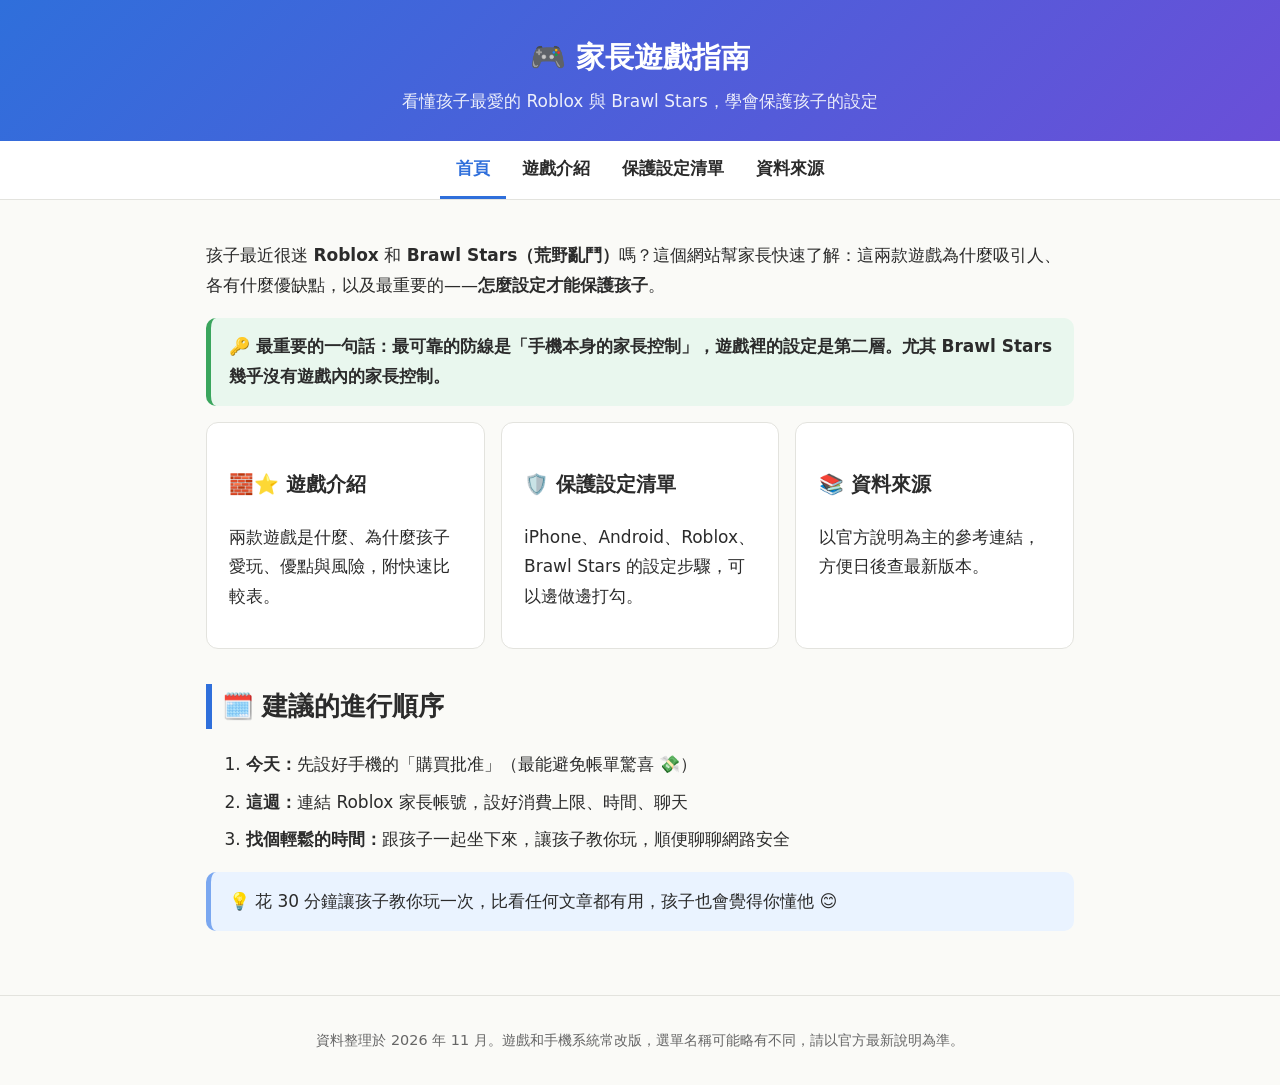
==== index.html @ f7b409a0 "Add parent guide site for Roblox and Brawl Stars" ====
<!DOCTYPE html>
<html lang="zh-Hant-TW">
<head>
  <meta charset="UTF-8">
  <meta name="viewport" content="width=device-width, initial-scale=1.0">
  <title>家長遊戲指南：Roblox 與 Brawl Stars</title>
  <meta name="description" content="給家長的 Roblox 與 Brawl Stars 入門指南：為什麼孩子愛玩、優缺點，以及保護孩子的設定清單。">
  <link rel="stylesheet" href="style.css">
</head>
<body>
  <header>
    <h1>🎮 家長遊戲指南</h1>
    <p>看懂孩子最愛的 Roblox 與 Brawl Stars，學會保護孩子的設定</p>
  </header>
  <nav>
    <ul>
      <li><a href="index.html" aria-current="page">首頁</a></li>
      <li><a href="games.html">遊戲介紹</a></li>
      <li><a href="settings.html">保護設定清單</a></li>
      <li><a href="sources.html">資料來源</a></li>
    </ul>
  </nav>
  <main>
    <p>孩子最近很迷 <strong>Roblox</strong> 和 <strong>Brawl Stars（荒野亂鬥）</strong>嗎？這個網站幫家長快速了解：這兩款遊戲為什麼吸引人、各有什麼優缺點，以及最重要的——<strong>怎麼設定才能保護孩子</strong>。</p>

    <div class="key">🔑 最重要的一句話：最可靠的防線是「手機本身的家長控制」，遊戲裡的設定是第二層。尤其 Brawl Stars 幾乎沒有遊戲內的家長控制。</div>

    <div class="grid">
      <a class="card" href="games.html">
        <h3>🧱⭐ 遊戲介紹</h3>
        <p>兩款遊戲是什麼、為什麼孩子愛玩、優點與風險，附快速比較表。</p>
      </a>
      <a class="card" href="settings.html">
        <h3>🛡️ 保護設定清單</h3>
        <p>iPhone、Android、Roblox、Brawl Stars 的設定步驟，可以邊做邊打勾。</p>
      </a>
      <a class="card" href="sources.html">
        <h3>📚 資料來源</h3>
        <p>以官方說明為主的參考連結，方便日後查最新版本。</p>
      </a>
    </div>

    <h2>🗓️ 建議的進行順序</h2>
    <ol class="steps">
      <li><strong>今天：</strong>先設好手機的「購買批准」（最能避免帳單驚喜 💸）</li>
      <li><strong>這週：</strong>連結 Roblox 家長帳號，設好消費上限、時間、聊天</li>
      <li><strong>找個輕鬆的時間：</strong>跟孩子一起坐下來，讓孩子教你玩，順便聊聊網路安全</li>
    </ol>

    <div class="tip">💡 花 30 分鐘讓孩子教你玩一次，比看任何文章都有用，孩子也會覺得你懂他 😊</div>
  </main>
  <footer>
    資料整理於 2026 年 11 月。遊戲和手機系統常改版，選單名稱可能略有不同，請以官方最新說明為準。
  </footer>
</body>
</html>
---- style.css ----
:root {
  --bg: #fafaf7;
  --card: #ffffff;
  --text: #2b2b2b;
  --muted: #666;
  --accent: #2f6fdb;
  --roblox: #e2231a;
  --brawl: #f5a623;
  --warn-bg: #fff6e5;
  --warn-border: #f0b44c;
  --tip-bg: #eaf3ff;
  --tip-border: #7aa7f0;
  --border: #e3e3de;
}

* { box-sizing: border-box; }

body {
  margin: 0;
  font-family: "Noto Sans TC", "Microsoft JhengHei", "PingFang TC", system-ui, sans-serif;
  background: var(--bg);
  color: var(--text);
  line-height: 1.75;
  font-size: 17px;
}

header {
  background: linear-gradient(135deg, #2f6fdb, #6a4fd8);
  color: #fff;
  padding: 2rem 1rem 1.5rem;
  text-align: center;
}
header h1 { margin: 0 0 .3rem; font-size: 1.8rem; }
header p { margin: 0; opacity: .9; }

nav {
  background: #fff;
  border-bottom: 1px solid var(--border);
  position: sticky;
  top: 0;
  z-index: 10;
}
nav ul {
  list-style: none;
  margin: 0 auto;
  padding: 0 .5rem;
  max-width: 900px;
  display: flex;
  flex-wrap: wrap;
  justify-content: center;
}
nav a {
  display: block;
  padding: .8rem 1rem;
  color: var(--text);
  text-decoration: none;
  font-weight: 600;
}
nav a:hover { color: var(--accent); }
nav a[aria-current="page"] { color: var(--accent); border-bottom: 3px solid var(--accent); }

main { max-width: 900px; margin: 0 auto; padding: 1.5rem 1rem 3rem; }

h2 { margin-top: 2.2rem; border-left: 6px solid var(--accent); padding-left: .6rem; }
h3 { margin-top: 1.6rem; }

.card {
  background: var(--card);
  border: 1px solid var(--border);
  border-radius: 12px;
  padding: 1.2rem 1.4rem;
  margin: 1rem 0;
}
.card.roblox { border-top: 5px solid var(--roblox); }
.card.brawl { border-top: 5px solid var(--brawl); }

.grid { display: grid; grid-template-columns: repeat(auto-fit, minmax(240px, 1fr)); gap: 1rem; }
.grid .card { margin: 0; }
.grid a.card { color: inherit; text-decoration: none; transition: transform .15s, box-shadow .15s; }
.grid a.card:hover { transform: translateY(-3px); box-shadow: 0 6px 18px rgba(0,0,0,.08); }

.warn, .tip, .key {
  border-radius: 10px;
  padding: .9rem 1.1rem;
  margin: 1rem 0;
}
.warn { background: var(--warn-bg); border-left: 5px solid var(--warn-border); }
.tip { background: var(--tip-bg); border-left: 5px solid var(--tip-border); }
.key { background: #e9f7ee; border-left: 5px solid #3aa55d; font-weight: 600; }

table { width: 100%; border-collapse: collapse; background: #fff; margin: 1rem 0; }
th, td { border: 1px solid var(--border); padding: .6rem .8rem; text-align: left; vertical-align: top; }
th { background: #f2f2ee; }

code { background: #f0f0ec; padding: .1rem .4rem; border-radius: 4px; font-size: .92em; }

ul.checklist { list-style: none; padding-left: 0; }
ul.checklist li { margin: .7rem 0; }
ul.checklist label { display: flex; gap: .6rem; align-items: flex-start; cursor: pointer; }
ul.checklist input { margin-top: .45rem; transform: scale(1.3); flex-shrink: 0; }
ul.checklist input:checked + span { color: var(--muted); text-decoration: line-through; }

.progress { font-weight: 600; color: var(--accent); }
button.reset {
  background: none; border: 1px solid var(--border); border-radius: 6px;
  padding: .3rem .8rem; cursor: pointer; font: inherit; font-size: .9rem;
}

ol.steps li { margin: .5rem 0; }

footer {
  text-align: center;
  color: var(--muted);
  font-size: .9rem;
  padding: 2rem 1rem;
  border-top: 1px solid var(--border);
}

@media print {
  nav, button.reset { display: none; }
  header { background: none; color: var(--text); }
}
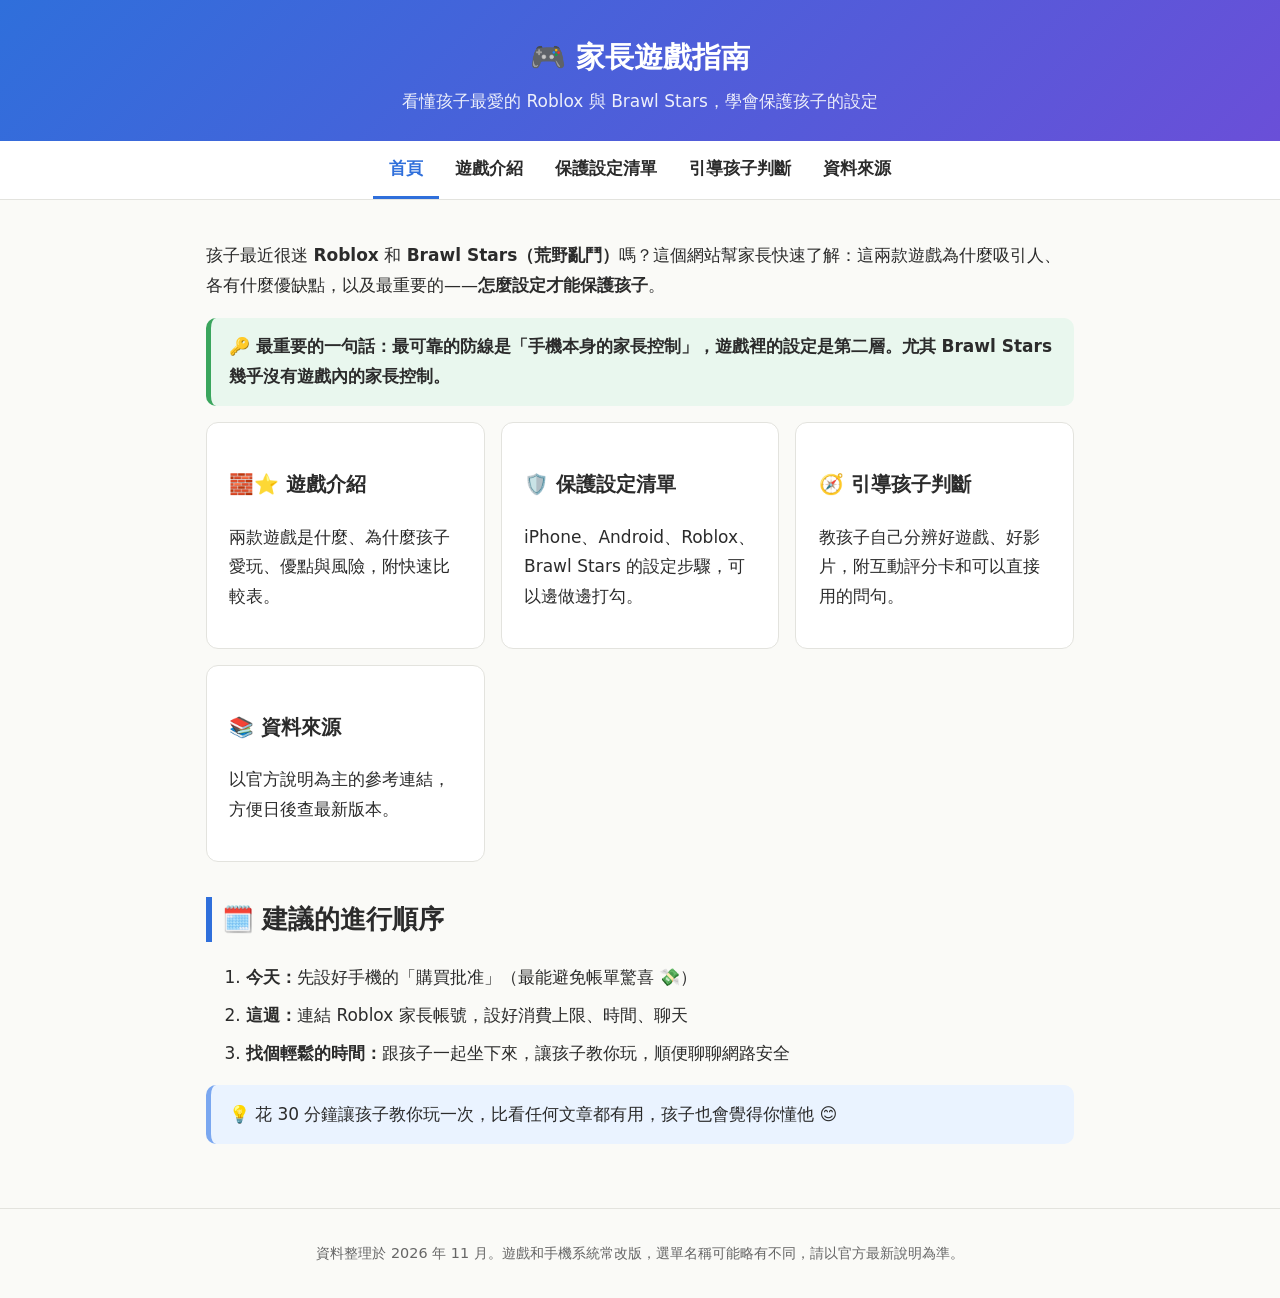
==== commit 10e63ab1: "Add guide page on helping kids judge games and videos" ====
--- a/index.html
+++ b/index.html
@@ -5,6 +5,7 @@
   <meta name="viewport" content="width=device-width, initial-scale=1.0">
   <title>家長遊戲指南：Roblox 與 Brawl Stars</title>
   <meta name="description" content="給家長的 Roblox 與 Brawl Stars 入門指南：為什麼孩子愛玩、優缺點，以及保護孩子的設定清單。">
+  <link rel="icon" type="image/svg+xml" href="favicon.svg">
   <link rel="stylesheet" href="style.css">
 </head>
 <body>
@@ -17,6 +18,7 @@
       <li><a href="index.html" aria-current="page">首頁</a></li>
       <li><a href="games.html">遊戲介紹</a></li>
       <li><a href="settings.html">保護設定清單</a></li>
+      <li><a href="guide.html">引導孩子判斷</a></li>
       <li><a href="sources.html">資料來源</a></li>
     </ul>
   </nav>
@@ -33,6 +35,10 @@
       <a class="card" href="settings.html">
         <h3>🛡️ 保護設定清單</h3>
         <p>iPhone、Android、Roblox、Brawl Stars 的設定步驟，可以邊做邊打勾。</p>
+      </a>
+      <a class="card" href="guide.html">
+        <h3>🧭 引導孩子判斷</h3>
+        <p>教孩子自己分辨好遊戲、好影片，附互動評分卡和可以直接用的問句。</p>
       </a>
       <a class="card" href="sources.html">
         <h3>📚 資料來源</h3>
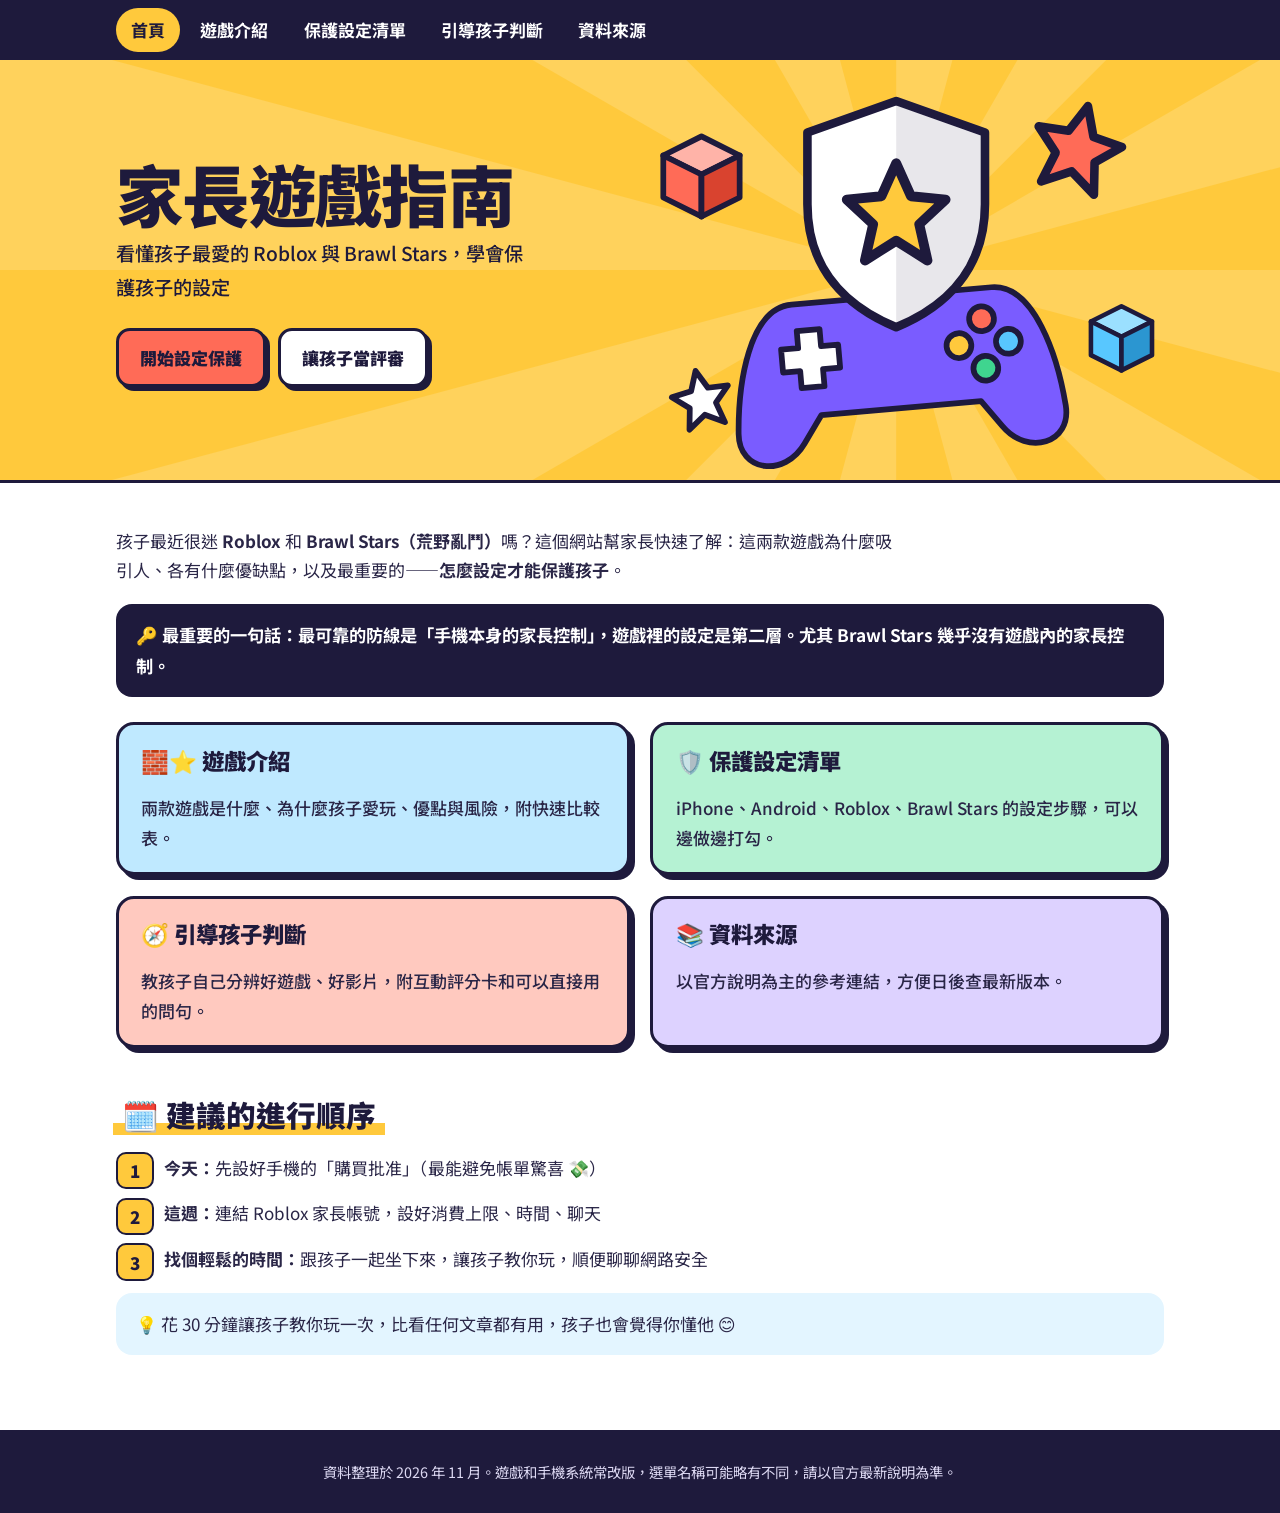
==== commit e270e655: "Redesign site and reorder guide page Co-Authored-By: Claude Opus 5.5 <noreply@anthropic.com>" ====
--- a/index.html
+++ b/index.html
@@ -6,13 +6,12 @@
   <title>家長遊戲指南：Roblox 與 Brawl Stars</title>
   <meta name="description" content="給家長的 Roblox 與 Brawl Stars 入門指南：為什麼孩子愛玩、優缺點，以及保護孩子的設定清單。">
   <link rel="icon" type="image/svg+xml" href="favicon.svg">
+  <link rel="preconnect" href="https://fonts.googleapis.com">
+  <link rel="preconnect" href="https://fonts.gstatic.com" crossorigin>
+  <link rel="stylesheet" href="https://fonts.googleapis.com/css2?family=Noto+Sans+TC:wght@400;500;700;900&display=swap">
   <link rel="stylesheet" href="style.css">
 </head>
-<body>
-  <header>
-    <h1>🎮 家長遊戲指南</h1>
-    <p>看懂孩子最愛的 Roblox 與 Brawl Stars，學會保護孩子的設定</p>
-  </header>
+<body class="home">
   <nav>
     <ul>
       <li><a href="index.html" aria-current="page">首頁</a></li>
@@ -22,6 +21,16 @@
       <li><a href="sources.html">資料來源</a></li>
     </ul>
   </nav>
+  <header>
+    <div class="hero">
+      <div>
+        <h1>家長遊戲指南</h1>
+        <p>看懂孩子最愛的 Roblox 與 Brawl Stars，學會保護孩子的設定</p>
+        <div class="cta"><a class="btn main" href="settings.html">開始設定保護</a><a class="btn" href="guide.html">讓孩子當評審</a></div>
+      </div>
+      <svg viewBox="0 0 560 440" aria-hidden="true"><path d="M280 220L1780 220L1729 608ZM280 220L1579 970L1341 1281ZM280 220L1030 1519L668 1669ZM280 220L280 1720L-108 1669ZM280 220L-470 1519L-781 1281ZM280 220L-1019 970L-1169 608ZM280 220L-1220 220L-1169 -168ZM280 220L-1019 -530L-781 -841ZM280 220L-470 -1079L-108 -1229ZM280 220L280 -1280L668 -1229ZM280 220L1030 -1079L1341 -841ZM280 220L1579 -530L1729 -168Z" fill="#ffd25c"/><g transform="translate(76 120)"><path d="M0-40 L40-20 0 0 -40-20Z" fill="#ffb3a8" stroke="#1e1a3c" stroke-width="6" stroke-linejoin="round" stroke-linecap="round"/><path d="M-40-20 L0 0 V44 L-40 24Z" fill="#ff6b57" stroke="#1e1a3c" stroke-width="6" stroke-linejoin="round" stroke-linecap="round"/><path d="M40-20 L0 0 V44 L40 24Z" fill="#d9432f" stroke="#1e1a3c" stroke-width="6" stroke-linejoin="round" stroke-linecap="round"/></g><g transform="translate(516 290) scale(.8)"><path d="M0-40 L40-20 0 0 -40-20Z" fill="#9be0ff" stroke="#1e1a3c" stroke-width="6" stroke-linejoin="round" stroke-linecap="round"/><path d="M-40-20 L0 0 V44 L-40 24Z" fill="#58c7ff" stroke="#1e1a3c" stroke-width="6" stroke-linejoin="round" stroke-linecap="round"/><path d="M40-20 L0 0 V44 L40 24Z" fill="#2b96d1" stroke="#1e1a3c" stroke-width="6" stroke-linejoin="round" stroke-linecap="round"/></g><path d="M0-30 L9-10 30-8 14 7 19 29 0 17 -19 29 -14 7 -30-8 -9-10Z" transform="translate(470 92) rotate(14) scale(1.5)" fill="#ff6b57" stroke="#1e1a3c" stroke-width="6" stroke-linejoin="round" stroke-linecap="round"/><path d="M0-30 L9-10 30-8 14 7 19 29 0 17 -19 29 -14 7 -30-8 -9-10Z" transform="translate(76 355) rotate(-12)" fill="#fff" stroke="#1e1a3c" stroke-width="6" stroke-linejoin="round" stroke-linecap="round"/><g transform="translate(280 305) rotate(-5)"><path d="M-105-58 H105 C150-58 168 20 172 72 C175 112 128 122 104 88 L84 60 H-84 L-104 88 C-128 122 -175 112 -172 72 C-168 20 -150-58 -105-58Z" fill="#7a5cff" stroke="#1e1a3c" stroke-width="6" stroke-linejoin="round" stroke-linecap="round"/><path d="M-120-12 h18v-18h24v18h18v24h-18v18h-24v-18h-18Z" fill="#fff" stroke="#1e1a3c" stroke-width="6" stroke-linejoin="round" stroke-linecap="round"/><circle cx="92" cy="-26" r="13" fill="#ff6b57" stroke="#1e1a3c" stroke-width="6" stroke-linejoin="round" stroke-linecap="round"/><circle cx="92" cy="26" r="13" fill="#3fd58f" stroke="#1e1a3c" stroke-width="6" stroke-linejoin="round" stroke-linecap="round"/><circle cx="66" cy="0" r="13" fill="#ffc93c" stroke="#1e1a3c" stroke-width="6" stroke-linejoin="round" stroke-linecap="round"/><circle cx="118" cy="0" r="13" fill="#58c7ff" stroke="#1e1a3c" stroke-width="6" stroke-linejoin="round" stroke-linecap="round"/></g><g class="float"><g transform="translate(280 160) scale(1.5)"><path d="M0-78 L62-56 V-6 C62 40 34 66 0 80 C-34 66 -62 40 -62-6 V-56Z" fill="#fff" stroke="#1e1a3c" stroke-width="6" stroke-linejoin="round" stroke-linecap="round"/><path d="M0-75 L59-54 V-6 C59 38 33 63 0 77Z" fill="#1e1a3c" opacity=".1"/><path d="M0-30 L9-10 30-8 14 7 19 29 0 17 -19 29 -14 7 -30-8 -9-10Z" transform="scale(1.15)" fill="#ffc93c" stroke="#1e1a3c" stroke-width="6" stroke-linejoin="round" stroke-linecap="round"/></g></g></svg>
+    </div>
+  </header>
   <main>
     <p>孩子最近很迷 <strong>Roblox</strong> 和 <strong>Brawl Stars（荒野亂鬥）</strong>嗎？這個網站幫家長快速了解：這兩款遊戲為什麼吸引人、各有什麼優缺點，以及最重要的——<strong>怎麼設定才能保護孩子</strong>。</p>
 
--- a/style.css
+++ b/style.css
@@ -1,20 +1,25 @@
+/* IDEA 桌遊盒／貼紙風：粗黑線、實色塊、硬陰影；每頁一個主色 */
 :root {
-  --bg: #fafaf7;
-  --card: #ffffff;
-  --text: #2b2b2b;
-  --muted: #666;
-  --accent: #2f6fdb;
-  --roblox: #e2231a;
-  --brawl: #f5a623;
-  --warn-bg: #fff6e5;
-  --warn-border: #f0b44c;
-  --tip-bg: #eaf3ff;
-  --tip-border: #7aa7f0;
-  --border: #e3e3de;
+  color-scheme: light;
+  --ink: #1e1a3c;
+  --text: #2a2647;
+  --muted: #625e7c;
+  --bg: #fff;
+  --page: #ffc93c;
+  --tint: #fff4d1;
+  --yellow: #ffc93c;
+  --coral: #ff6b57;
+  --green: #3fd58f;
+  --line: #d9d6e6;
+  --tip-bg: #e3f5ff;
+  --edge: 3px solid var(--ink);
 }
+body.p-games { --page: #58c7ff; --tint: #e3f5ff; }
+body.p-settings { --page: #3fd58f; --tint: #dff8ec; }
+body.p-guide { --page: #ff8f7d; --tint: #ffece8; }
+body.p-sources { --page: #b7a4ff; --tint: #f0ebff; }
 
-* { box-sizing: border-box; }
-
+* { box-sizing: border-box; min-width: 0; }
 body {
   margin: 0;
   font-family: "Noto Sans TC", "Microsoft JhengHei", "PingFang TC", system-ui, sans-serif;
@@ -22,101 +27,112 @@
   color: var(--text);
   line-height: 1.75;
   font-size: 17px;
+  overflow-x: clip;
 }
+a { color: #3a2bb8; font-weight: 500; text-underline-offset: 3px; }
+:focus-visible { outline: 3px solid #3a2bb8; outline-offset: 3px; }
 
-header {
-  background: linear-gradient(135deg, #2f6fdb, #6a4fd8);
-  color: #fff;
-  padding: 2rem 1rem 1.5rem;
-  text-align: center;
-}
-header h1 { margin: 0 0 .3rem; font-size: 1.8rem; }
-header p { margin: 0; opacity: .9; }
+/* 導覽 */
+nav { background: var(--ink); position: sticky; top: 0; z-index: 10; }
+nav ul { list-style: none; margin: 0 auto; padding: .5rem 1rem; max-width: 1080px; display: flex; gap: .3rem; }
+nav a { display: block; padding: .45rem .95rem; color: #fff; text-decoration: none; font-weight: 700; border-radius: 999px; white-space: nowrap; }
+nav a:hover { background: #3a3563; }
+nav a[aria-current="page"] { background: var(--page); color: var(--ink); }
+nav a:focus-visible { outline-color: #fff; }
 
-nav {
-  background: #fff;
-  border-bottom: 1px solid var(--border);
-  position: sticky;
-  top: 0;
-  z-index: 10;
-}
-nav ul {
-  list-style: none;
-  margin: 0 auto;
-  padding: 0 .5rem;
-  max-width: 900px;
-  display: flex;
-  flex-wrap: wrap;
-  justify-content: center;
-}
-nav a {
-  display: block;
-  padding: .8rem 1rem;
-  color: var(--text);
-  text-decoration: none;
-  font-weight: 600;
-}
-nav a:hover { color: var(--accent); }
-nav a[aria-current="page"] { color: var(--accent); border-bottom: 3px solid var(--accent); }
+/* 頁首 */
+header { background: var(--page); color: var(--ink); border-bottom: var(--edge); overflow: hidden; }
+.hero { max-width: 1080px; margin: 0 auto; padding: 0 1rem; display: grid; grid-template-columns: minmax(0, 1fr) 210px; align-items: center; gap: 1.5rem; }
+.hero > div { padding: 1.4rem 0; }
+.hero h1 { margin: 0 0 .4rem; font-size: clamp(2.1rem, 5vw, 3.1rem); font-weight: 900; line-height: 1.15; letter-spacing: -.01em; }
+.hero p { margin: 0; font-size: 1.08rem; font-weight: 500; }
+.hero svg { display: block; width: 100%; height: 160px; }
+.home .hero { grid-template-columns: minmax(0, 1fr) minmax(0, 1.1fr); }
+.home .hero > div { padding: 2.6rem 0; position: relative; }
+.home .hero h1 { font-size: clamp(2.6rem, 5.6vw, 4.2rem); }
+.home .hero p { font-size: 1.2rem; max-width: 22em; }
+.home .hero svg { height: 420px; overflow: visible; }
+.cta { display: flex; flex-wrap: wrap; gap: .8rem; margin-top: 1.5rem; }
+.btn { display: inline-block; padding: .7rem 1.3rem; border: var(--edge); border-radius: 14px; background: #fff; color: var(--ink); font-weight: 900; text-decoration: none; box-shadow: 4px 4px 0 var(--ink); transition: transform .12s, box-shadow .12s; }
+.btn.main { background: var(--coral); }
+.btn:hover { transform: translate(2px, 2px); box-shadow: 2px 2px 0 var(--ink); }
+.float { animation: bob 4s ease-in-out infinite; }
+@keyframes bob { 50% { transform: translateY(-9px); } }
 
-main { max-width: 900px; margin: 0 auto; padding: 1.5rem 1rem 3rem; }
+main { max-width: 1080px; margin: 0 auto; padding: 1.6rem 1rem 3.5rem; }
+main > p, main > ul, main > ol { max-width: 46em; }
 
-h2 { margin-top: 2.2rem; border-left: 6px solid var(--accent); padding-left: .6rem; }
-h3 { margin-top: 1.6rem; }
+h2 { margin: 3rem 0 1rem; font-size: clamp(1.45rem, 3vw, 1.85rem); font-weight: 900; line-height: 1.3; color: var(--ink); }
+main > h2 { background: linear-gradient(var(--page), var(--page)) left bottom / 100% .42em no-repeat; width: fit-content; padding: 0 .3em .05em; margin-left: -.1em; }
+h3 { margin: 1.6rem 0 .5rem; font-weight: 900; font-size: 1.15rem; line-height: 1.4; color: var(--ink); }
 
-.card {
-  background: var(--card);
-  border: 1px solid var(--border);
-  border-radius: 12px;
-  padding: 1.2rem 1.4rem;
-  margin: 1rem 0;
-}
-.card.roblox { border-top: 5px solid var(--roblox); }
-.card.brawl { border-top: 5px solid var(--brawl); }
+.card { background: #fff; border: var(--edge); border-radius: 18px; padding: 1.2rem 1.4rem; margin: 1rem 0; box-shadow: 5px 5px 0 var(--ink); }
+.card > h3:first-child { margin-top: 0; }
+.card > p:last-child { margin-bottom: 0; }
+.card.roblox { background: #fff1ef; }
+.card.brawl { background: #fff6dc; }
 
-.grid { display: grid; grid-template-columns: repeat(auto-fit, minmax(240px, 1fr)); gap: 1rem; }
+.grid { display: grid; grid-template-columns: repeat(2, minmax(0, 1fr)); gap: 1.3rem; }
 .grid .card { margin: 0; }
-.grid a.card { color: inherit; text-decoration: none; transition: transform .15s, box-shadow .15s; }
-.grid a.card:hover { transform: translateY(-3px); box-shadow: 0 6px 18px rgba(0,0,0,.08); }
+.grid .card:nth-child(4n+1) { background: #bfe9ff; }
+.grid .card:nth-child(4n+2) { background: #b5f2d3; }
+.grid .card:nth-child(4n+3) { background: #ffc9bf; }
+.grid .card:nth-child(4n) { background: #ddd2ff; }
+.grid a.card { color: inherit; text-decoration: none; transition: transform .12s, box-shadow .12s; }
+.grid a.card:hover { transform: translate(3px, 3px); box-shadow: 2px 2px 0 var(--ink); }
+.grid a.card h3 { font-size: 1.4rem; }
 
-.warn, .tip, .key {
-  border-radius: 10px;
-  padding: .9rem 1.1rem;
-  margin: 1rem 0;
-}
-.warn { background: var(--warn-bg); border-left: 5px solid var(--warn-border); }
-.tip { background: var(--tip-bg); border-left: 5px solid var(--tip-border); }
-.key { background: #e9f7ee; border-left: 5px solid #3aa55d; font-weight: 600; }
+.warn, .tip, .key { border-radius: 16px; padding: 1rem 1.25rem; margin: 1.2rem 0; }
+.warn { background: #ffe9a8; }
+.tip { background: var(--tip-bg); }
+.key { background: var(--ink); color: #fff; font-weight: 700; font-size: 1.08rem; }
+.key strong { color: var(--yellow); }
+.grid + .key, .key + .grid { margin-top: 1.6rem; }
 
-table { width: 100%; border-collapse: collapse; background: #fff; margin: 1rem 0; }
-th, td { border: 1px solid var(--border); padding: .6rem .8rem; text-align: left; vertical-align: top; }
-th { background: #f2f2ee; }
+table { width: 100%; border-collapse: separate; border-spacing: 0; background: #fff; margin: 1rem 0; border: var(--edge); border-radius: 16px; overflow: hidden; }
+th, td { border-bottom: 1px solid var(--line); padding: .7rem .9rem; text-align: left; vertical-align: top; }
+tr:last-child td { border-bottom: 0; }
+td:first-child { font-weight: 700; }
+th { background: var(--page); color: var(--ink); font-weight: 900; border-bottom: var(--edge); }
 
-code { background: #f0f0ec; padding: .1rem .4rem; border-radius: 4px; font-size: .92em; }
+code { background: var(--tint); padding: .1rem .4rem; border-radius: 6px; font-size: .92em; overflow-wrap: anywhere; }
 
-ul.checklist { list-style: none; padding-left: 0; }
-ul.checklist li { margin: .7rem 0; }
-ul.checklist label { display: flex; gap: .6rem; align-items: flex-start; cursor: pointer; }
-ul.checklist input { margin-top: .45rem; transform: scale(1.3); flex-shrink: 0; }
+ul.checklist { list-style: none; padding-left: 0; max-width: none; }
+ul.checklist li { margin: .8rem 0; }
+ul.checklist label { display: flex; gap: .9rem; align-items: flex-start; cursor: pointer; border: 2px solid var(--ink); border-radius: 14px; padding: .8rem 1rem; background: #fff; }
+ul.checklist label:hover, ul.checklist label:has(:checked) { background: var(--tint); }
+ul.checklist input { width: 22px; height: 22px; margin: .25rem 0 0; accent-color: #0b7a4b; flex-shrink: 0; }
 ul.checklist input:checked + span { color: var(--muted); text-decoration: line-through; }
 
-.progress { font-weight: 600; color: var(--accent); }
-button.reset {
-  background: none; border: 1px solid var(--border); border-radius: 6px;
-  padding: .3rem .8rem; cursor: pointer; font: inherit; font-size: .9rem;
+.progress .reset { margin-left: .6rem; }
+.progress { font-weight: 900; font-size: 1.2rem; color: var(--ink); }
+button.reset { background: #fff; border: 2px solid var(--ink); border-radius: 999px; padding: .35rem 1rem; cursor: pointer; font: inherit; font-size: .9rem; font-weight: 700; color: var(--ink); }
+button.reset:hover { background: var(--tint); }
+
+ol.steps { list-style: none; counter-reset: s; padding: 0; }
+ol.steps li { counter-increment: s; position: relative; padding-left: 3rem; margin: 1rem 0; }
+ol.steps li::before { content: counter(s); position: absolute; left: 0; top: -.05em; width: 2.1rem; height: 2.1rem; display: grid; place-items: center; border-radius: 10px; border: 2px solid var(--ink); background: var(--page); color: var(--ink); font-weight: 900; line-height: 1; }
+
+footer { background: var(--ink); color: #dcd8f2; text-align: center; font-size: .9rem; padding: 1.8rem 1rem; }
+
+@media (max-width: 700px) {
+  body { font-size: 16px; }
+  nav ul { padding: .4rem .2rem; gap: 0; justify-content: space-between; }
+  nav a { padding: .4rem .35rem; font-size: 13px; }
+  .hero { grid-template-columns: minmax(0, 1fr) 92px; gap: .6rem; }
+  .hero > div { padding: 1.1rem 0; }
+  .hero h1 { font-size: 1.85rem; }
+  .hero p { font-size: .98rem; }
+  .hero svg { height: 110px; }
+  .home .hero { grid-template-columns: minmax(0, 1fr); gap: 0; }
+  .home .hero > div { padding: 1.6rem 0 .4rem; }
+  .home .hero h1 { font-size: 2.6rem; }
+  .home .hero svg { height: 270px; }
+  .grid { grid-template-columns: minmax(0, 1fr); }
+  th, td { padding: .5rem; font-size: .92rem; }
 }
-
-ol.steps li { margin: .5rem 0; }
-
-footer {
-  text-align: center;
-  color: var(--muted);
-  font-size: .9rem;
-  padding: 2rem 1rem;
-  border-top: 1px solid var(--border);
+@media (prefers-reduced-motion: reduce) { .float { animation: none; } }
+@media print {
+  nav, button.reset, .hero svg, .cta { display: none; }
+  .card { box-shadow: none; break-inside: avoid; }
 }
-
-@media print {
-  nav, button.reset { display: none; }
-  header { background: none; color: var(--text); }
-}
